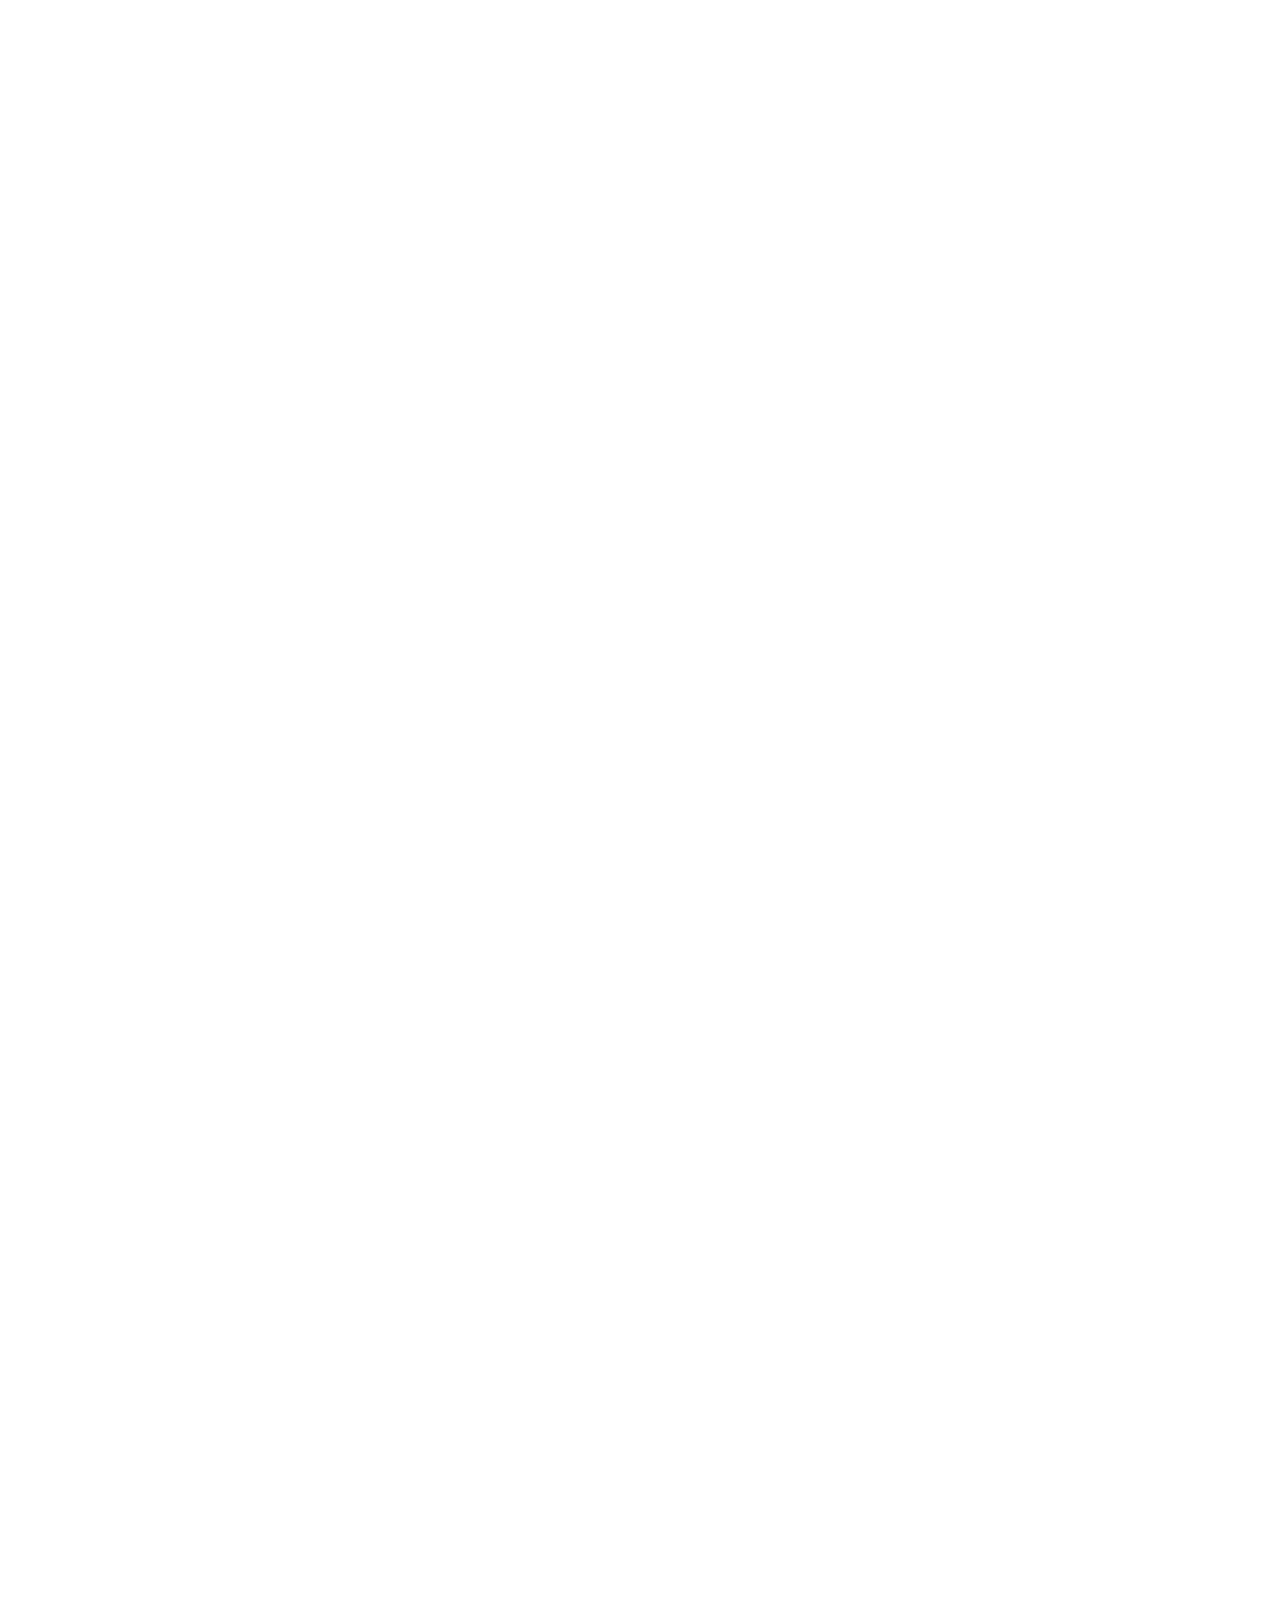
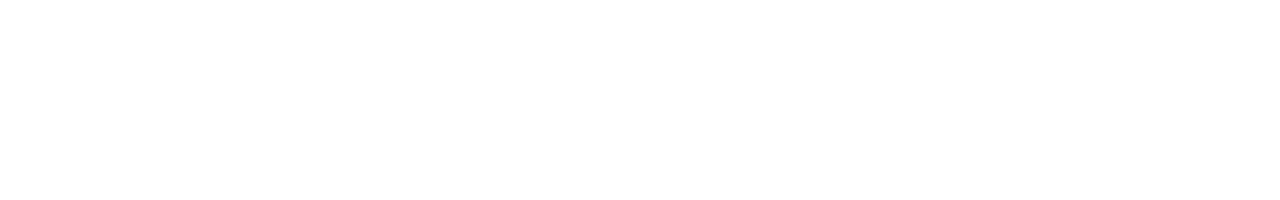
==== CSS/index.html @ ee49483f "update" ====
<!DOCTYPE html>
<html lang="en">
<head>
    <meta charset="UTF-8">
    <meta http-equiv="X-UA-Compatible" content="IE=edge">
    <meta name="viewport" content="width=device-width, initial-scale=1.0">
    <link rel="stylesheet" href="melodyecover.css">
    <link rel="preconnect" href="https://fonts.googleapis.com">
<link rel="preconnect" href="https://fonts.gstatic.com" crossorigin>
<link href="https://fonts.googleapis.com/css2?family=Labrada:wght@300&family=Viaoda+Libre&display=swap" rel="stylesheet">

<link href="https://fonts.googleapis.com/css2?family=Dancing+Script&display=swap" rel="stylesheet">
<link rel="stylesheet" href="https://fonts.googleapis.com/css?family=Comfortaa">
    <title>Melodye Cover</title>
</head>



<body>

  <section class="text-section">
    <section id="cover">
      <video autoplay loop muted>
        <source src="istockphoto-873942520-640_adpp_is.mp4" type="video/mp4">
      </video>
      <div class="grid-container">
        <h2>Melodye</h2>
        <h1>Watercolour</h1>
        <h3>Watercolour Database Website</h3>
        <section class="fade-in-section">
        <p>Welcome to our vibrant world of melodic watercolor. Here, we celebrate the beauty and fluidity of this timeless medium, where color and creativity come together to form captivating works of art.</p> 
        </section>
      </div>
      
    </section>
  </section>
    
    <!-- <ul>
        <li><a href="webtest.html">Holbein</a></li>
        <li><a href="#">Mijelo</a></li>
        <li><a href="#">Daniel Smith</a></li>
        <li><a href="#">Van Gogh</a></li>
        <li><a href="#">Leningrad</a></li>
        <li><a href="#">Lukas</a></li>
        <li><a href="#">Turner</a></li>
        <li><a href="#">Kusakabe Gansai</a></li>
        <li><a href="#">Schmincke Horadam</a></li>
        <li><a href="#">Supervision</a></li>
      </ul>
    -->

  <section id="holbein">
    <div class="corner-image">
      <img id="corner-image" src="rose1.png" alt="Corner Image">
    </div>
    <div class="left-corner-image">
      <img id="left-corner-image" src="rose2.png" alt="Left Corner Image">
    </div>
    <div class="lower-corner-image">
      <img id="lower-corner-image" src="rose3fixed.png" alt="Left Corner Image">
    </div>
    <h1><a href="index.html">Holbein</a></h1>
    <section class="fade-in-section-holbein">
    <p1>An exquisite watercolor brand from Japan. Holbein Watercolor is a name synonymous with quality, innovation, and excellence in the world of watercolor painting. Established in Japan in the 1900s, Holbein has become a go-to brand for professional and amateur artists.</p1>
    <div class="button-container">
      <a href="index.html" class="see-more-btn">See More</a>
    </div>
  </section>
  </section>
  


  </body>

  <script src="melodyecover.js"></script>
  </html>
---- CSS/melodyecover.css ----
html, body {
  margin: 0;
  padding: 0;
}

/* Set body font and background color */
body {
    font-family: 'Labrada', serif;
    background-image: url("CSS/pinkbg.jpeg");
    background-repeat: no-repeat;
    background-size: cover;
    margin: 0; /* Remove default margin */
    height: 100%;
    background-color: white;
    opacity: 0;
    animation: fadeIn 3s ease-in-out forwards;
  }
  

  video {
    position: absolute;
    top: 0;
    left: 0;
    width: 100%;
    height: 100%;
    object-fit: cover;
    z-index: 9997;
  }

/*fadein text*/



  /* Center the container */
  
  ul {
    margin: 0 auto;
    display: flex;
    flex-wrap: wrap;
    justify-content: space-between;
    list-style: none;
    margin: 0;
    padding: 0;
    margin-bottom: 0; /* Remove bottom margin */
  }
  
  ul li {
    flex-basis: calc(100% / 5 - 10px);
    margin-bottom: 20px;
    text-align: center;
    position: relative;
  }
  
  ul li a {
    display: block;
    font-size: 18px;
    line-height: 1.5;
    text-decoration: none;
    position: relative;
    z-index: 1;
  }
  
  ul li::before {
    content: '';
    position: absolute;
    z-index: -1;
    top: 0;
    left: 0;
    width: 100%;
    height: 100%;
    background-color: rgba(255, 255, 255, 0.8);
    border-radius: 50px;
    transform: scale(0.9);
    transition: all 0.3s ease-in-out;
  }
  
  ul li:hover::before {
    background-color: rgba(255, 157, 145, 0.753);
    transform: scale(1);
    box-shadow: 0 0 10px rgba(52, 123, 255, 0.5);
  }
  
  ul li:nth-child(2n)::before {
    transform: scale(0.85);
  }
  
  ul li:nth-child(2n):hover::before {
    transform: scale(0.95);
  }
  



/*paralllax effect*/
/* Set styles for the main title */
h1 {
  position: fixed;
  top: 20%;
  left: 50%;
  transform: translateX(-50%);
  font-size: 9rem;
  margin: 50px 0 0;
  text-align: center;
  color: #333;
  margin-bottom: 40px;
  font-family: "Dancing Script", cursive;
  z-index: 9999;
  opacity: 0;
  animation: fadeIn 3s ease-in-out forwards;
}

/* Set styles for the subtitle */
h2 {
  position: fixed;
  top: 17%;
  left: 50%;
  transform: translateX(-50%);
  font-family: "Dancing Script", cursive;
  font-size: 3rem;
  padding: 50px;
  text-align: center;
  color: #ad293c;
  z-index: 9999;
  opacity: 0;
  animation: fadeIn 3s ease-in-out forwards;
}






p{
  z-index: 9999;
  top:70%;
  left: 50%;
  transform: translate(-50%, -50%);
  padding: 20px;
  position: absolute;
  text-align: center;
  font-size: 20px;
  font-weight: bolder;
  opacity: 0;
  animation: fadeIn 4s ease-in-out forwards;
}

@keyframes fadeIn {
  0% {
    opacity: 0;
  }
  100% {
    opacity: 1;
  }
}



p1{
  z-index: 1;
  top:67%;
  left:50%;
  padding: 5px;
  position: absolute;
  text-align: center;
  font-size: 20px;
  font-weight: bolder;
  transform: translate(-50%, -50%);
  opacity: 0;
  animation: fadeIn 3s ease-in-out forwards;
}

h3 {
  z-index: 9997;
  top: 60%;
  left: 50%;
  padding: 30px;
  display: flex;
  position: absolute;
  text-align: center;
  font-size: 30px;
  font-weight: bolder;
  opacity: 0;
  animation: fadeIn 3.5s ease-in-out forwards;
  transform: translate(-50%, -50%);
}

@keyframes fadeIn {
  0% {
    opacity: 0;
  }
  100% {
    opacity: 1;
  }
}







#cover {
  height: 100vh;
  background-size: cover;
  background-position: center;
  background-attachment: fixed;
}

#holbein, #mijelo, #danielsmith, #vangogh, #leningrad, #lukas, #turner, #gansai, #horadam, #supervision {
  height: 100vh;
  background-attachment: fixed;
  background-position: center;
  background-repeat: no-repeat;
  background-size: cover;
}

#holbein {
  background: url(petal\ bg.jpeg) 50% no-repeat fixed;
  background-size: cover;
  height: 100vh;
  overflow: hidden;
    position: relative;
    z-index: 2;
}

#holbein h1 {
  font-family: 'Labrada', serif;
  position: absolute;
  top: 45%;
  left: 50%;
  transform: translateX(-50%);
  font-size: 40px;
  margin: 50px 0 0;
  text-align: center;
  color: #333;
  margin-bottom: 40px;
  opacity: 0;
  animation: fadeIn 3s ease-in-out forwards;
}

#holbein a {
  color: #000; /* default color */
  text-decoration: none; /* remove underline */
}

#holbein a:hover {
  color: rgb(194, 1, 56); /* new color on hover */
}



/*Holbein section*/
.button-container {
  z-index: 9997;
  top: 85%;
  left: 50%;
  padding: 30px;
  display: flex;
  position: absolute;
  text-align: center;
  font-size: 30px;
  font-weight: bolder;
  opacity: 0;
  animation: fadeIn 3.5s ease-in-out forwards;
  transform: translate(-50%, -50%);
}

.see-more-btn {
  background-color: rgba(255, 182, 193, 0.7);
  color: white;
  padding: 10px 40px;
  font-size: 20px;
  border: none;
  border-radius: 20px;
  cursor: pointer;
  transition: background-color 0.3s ease-in-out;
}

.see-more-btn:hover {
  background-color: #ffb4c6;
  color: white;
  font-size: 30px;
}




 /*decorative element*/
 .corner-image img,
.left-corner-image img,
.lower-corner-image img {
  width: 500px;
}
 .corner-image {
  position: fixed;
  top: 320px;
  right: -80px;
  animation: float 3s ease-in-out infinite;
  z-index: -3; 
}
.corner-image img {
box-shadow: none;
border: none;
}



@keyframes float {
  0% {
    transform: translate(0, 0);
  }
  50% {
    transform: translate(10px, 10px);
  }
  100% {
    transform: translate(0, 0);
  }
}

/*left corner decoration*/

  .left-corner-image {
    position: fixed;
    margin-left: 1px;
    top: -150px;
    left: -50px;
    z-index: -1;
    width: 10px;
    animation: float-left-corner 4s ease-in-out infinite;
  }

  .left-corner-image img {
    box-shadow: none;
    border: none;
     }

@keyframes float-left-corner {
  0% {
    transform: translate(0, 0);
  }
  50% {
    transform: translate(10px, 10px);
  }
  100% {
    transform: translate(0, 0);
  }
}

/*lower corner image adjust*/
.lower-corner-image {
  position: fixed;
  top: -1;
  left: 0;
  z-index: -1;
  width: 10px;
  animation: float-lower-corner 5s ease-in-out infinite;
}
.lower-corner-image img {
  box-shadow: none;
  border: none;
   }
  
@keyframes float-lower-corner {
  0% {
    transform: translate(0, 0);
  }
  50% {
    transform: translate(0px, 15px);
  }
  100% {
    transform: translate(0, 0);
  }
}
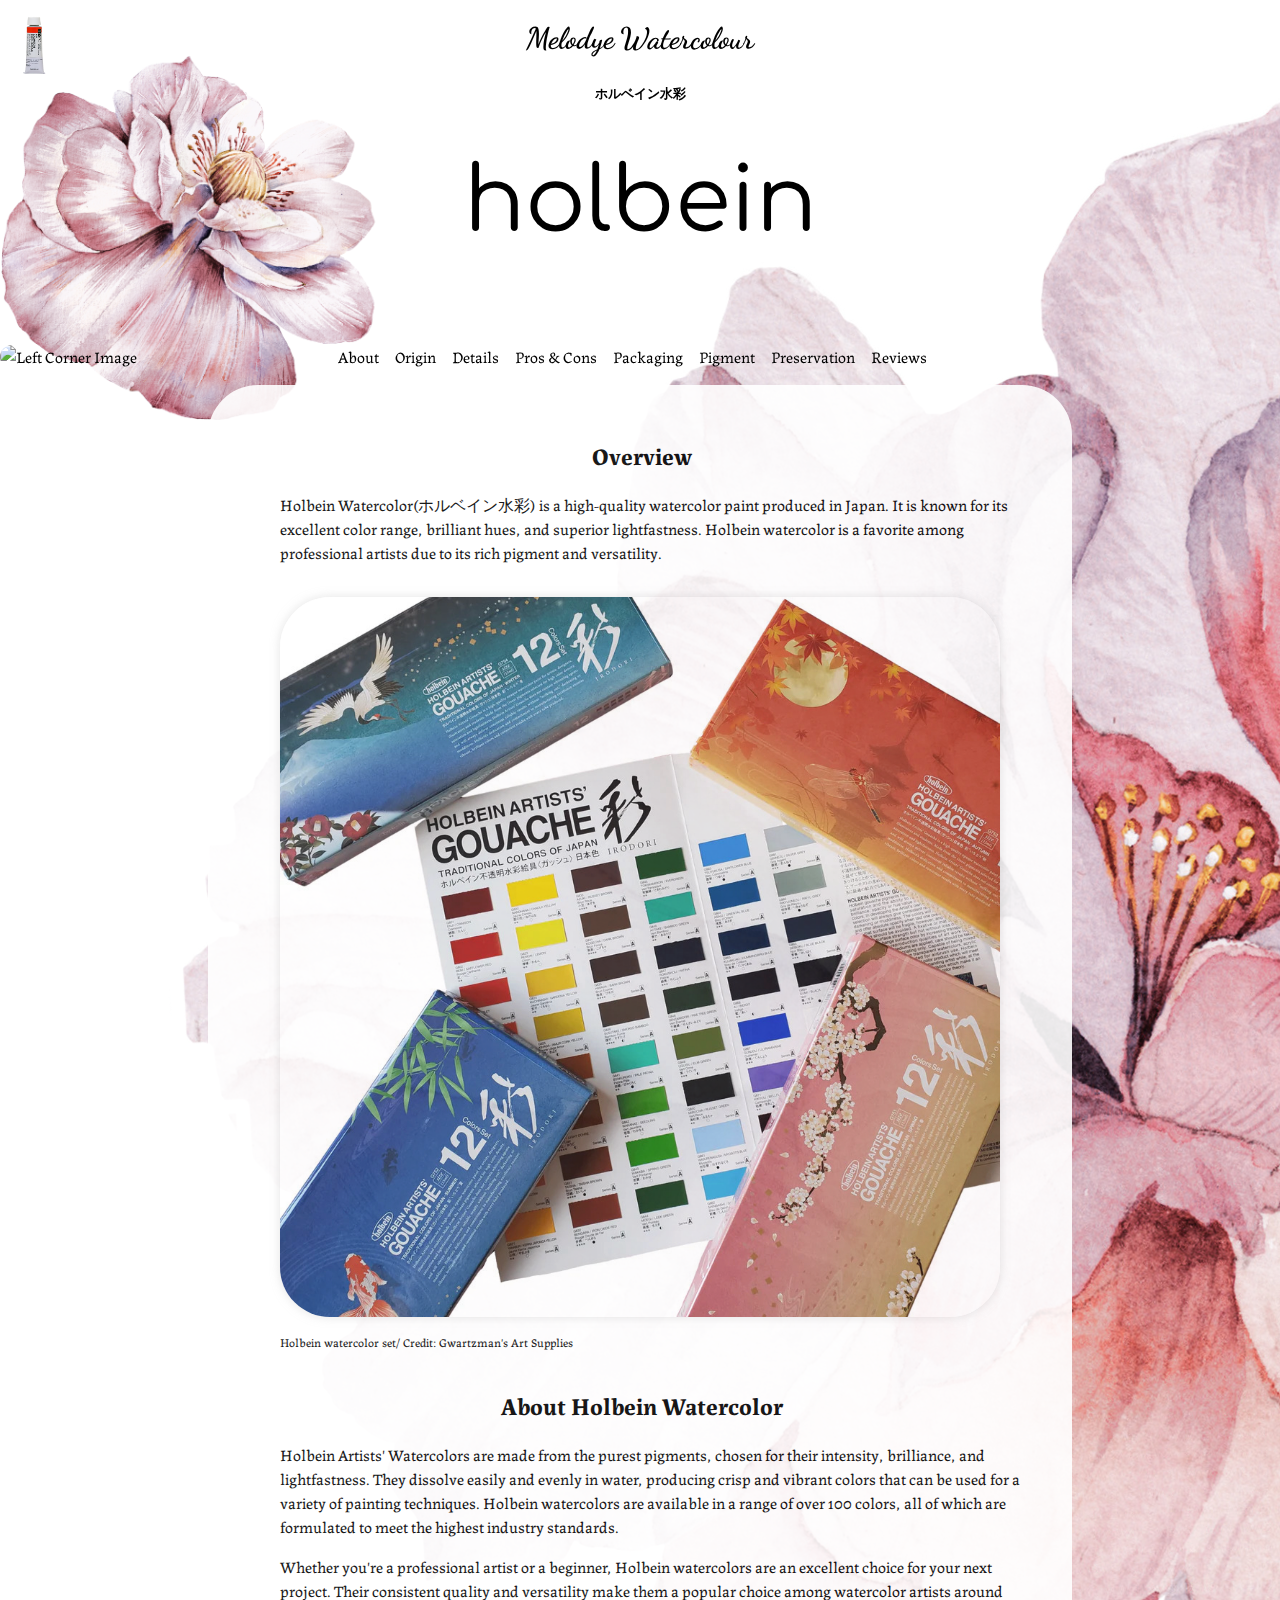
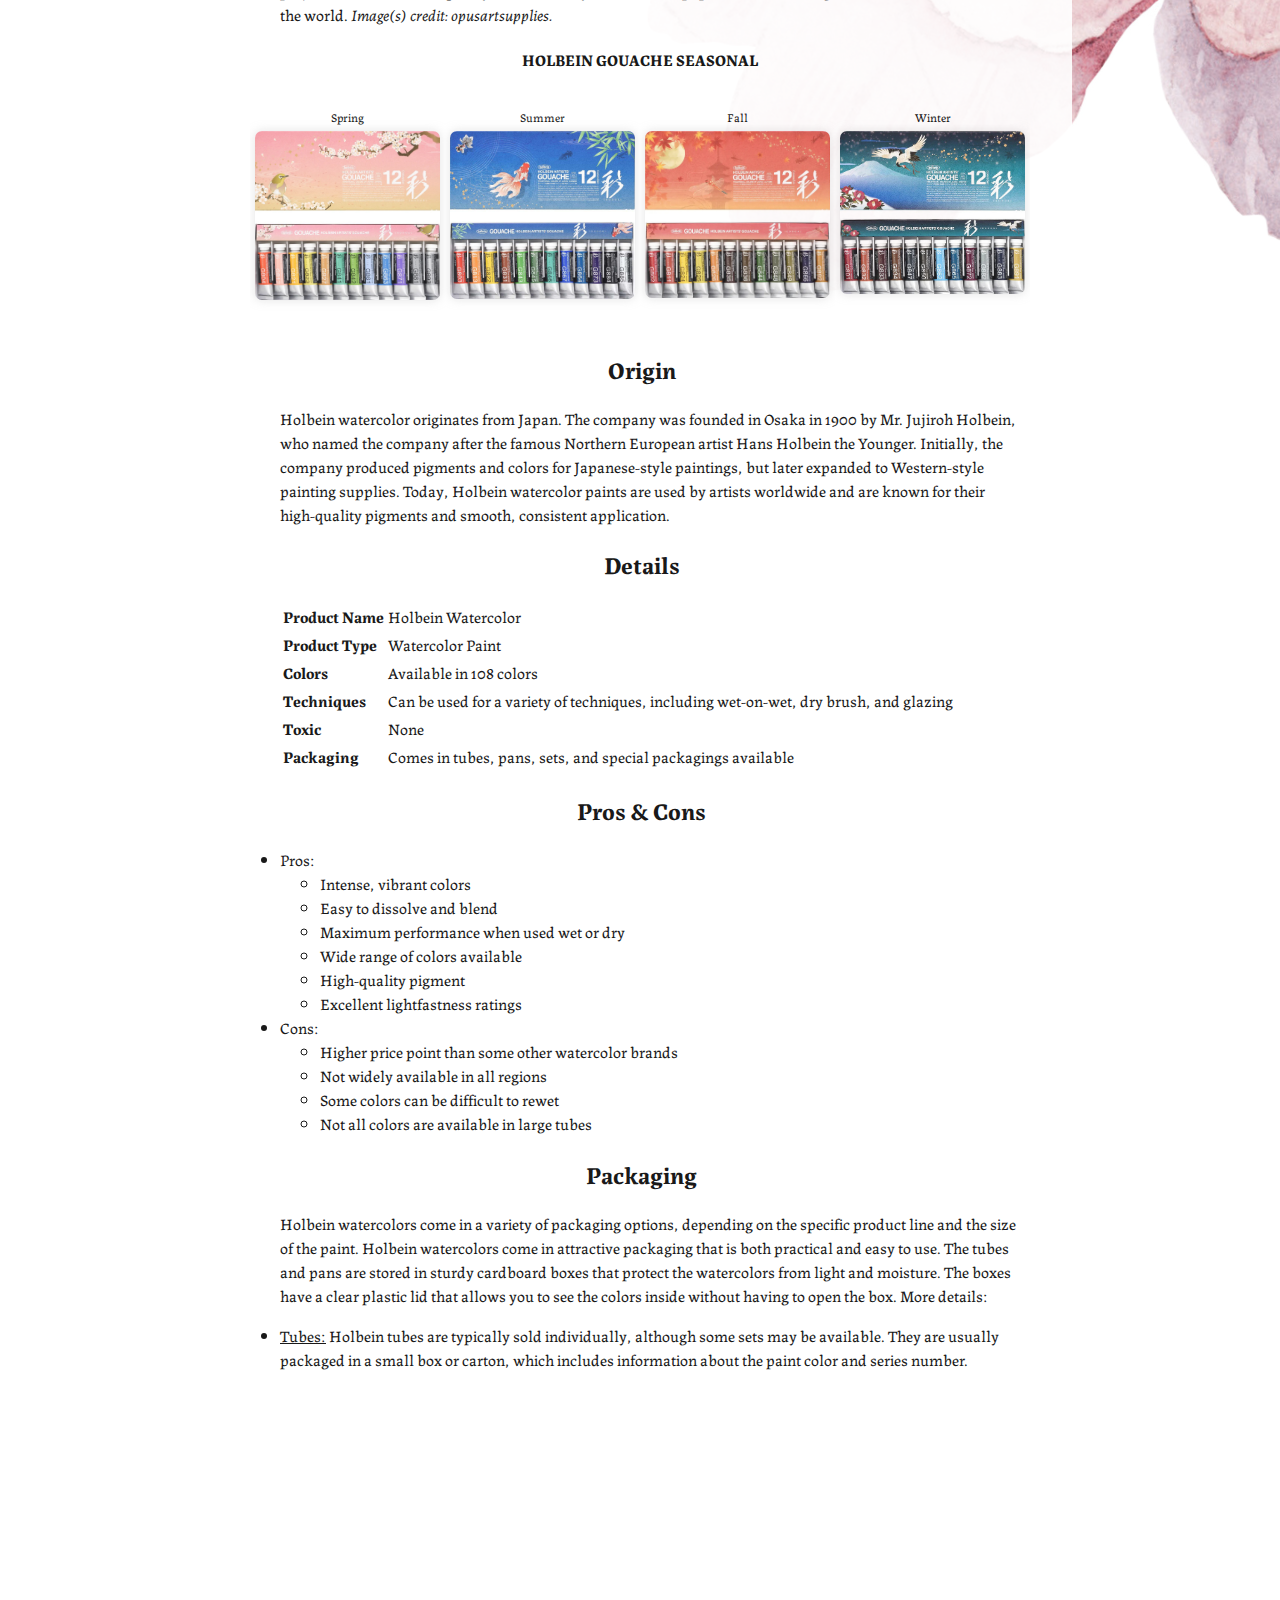
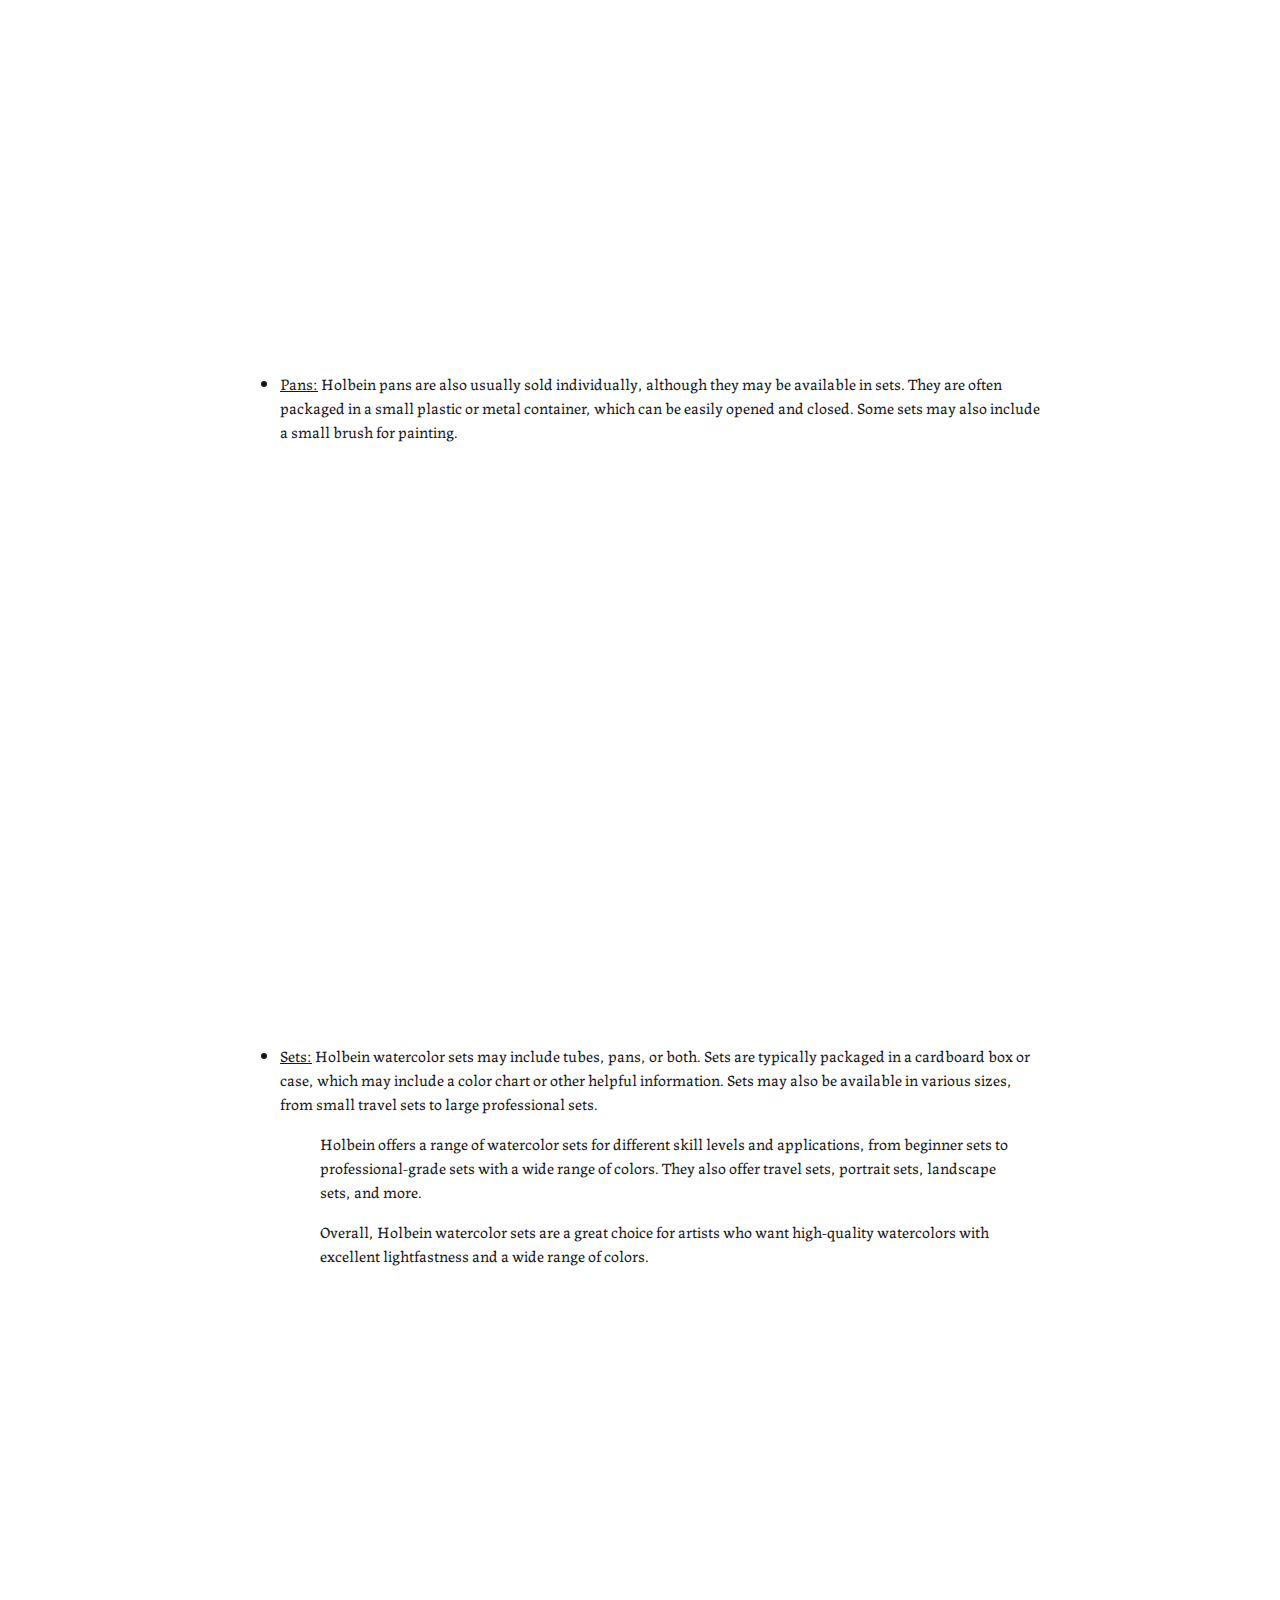
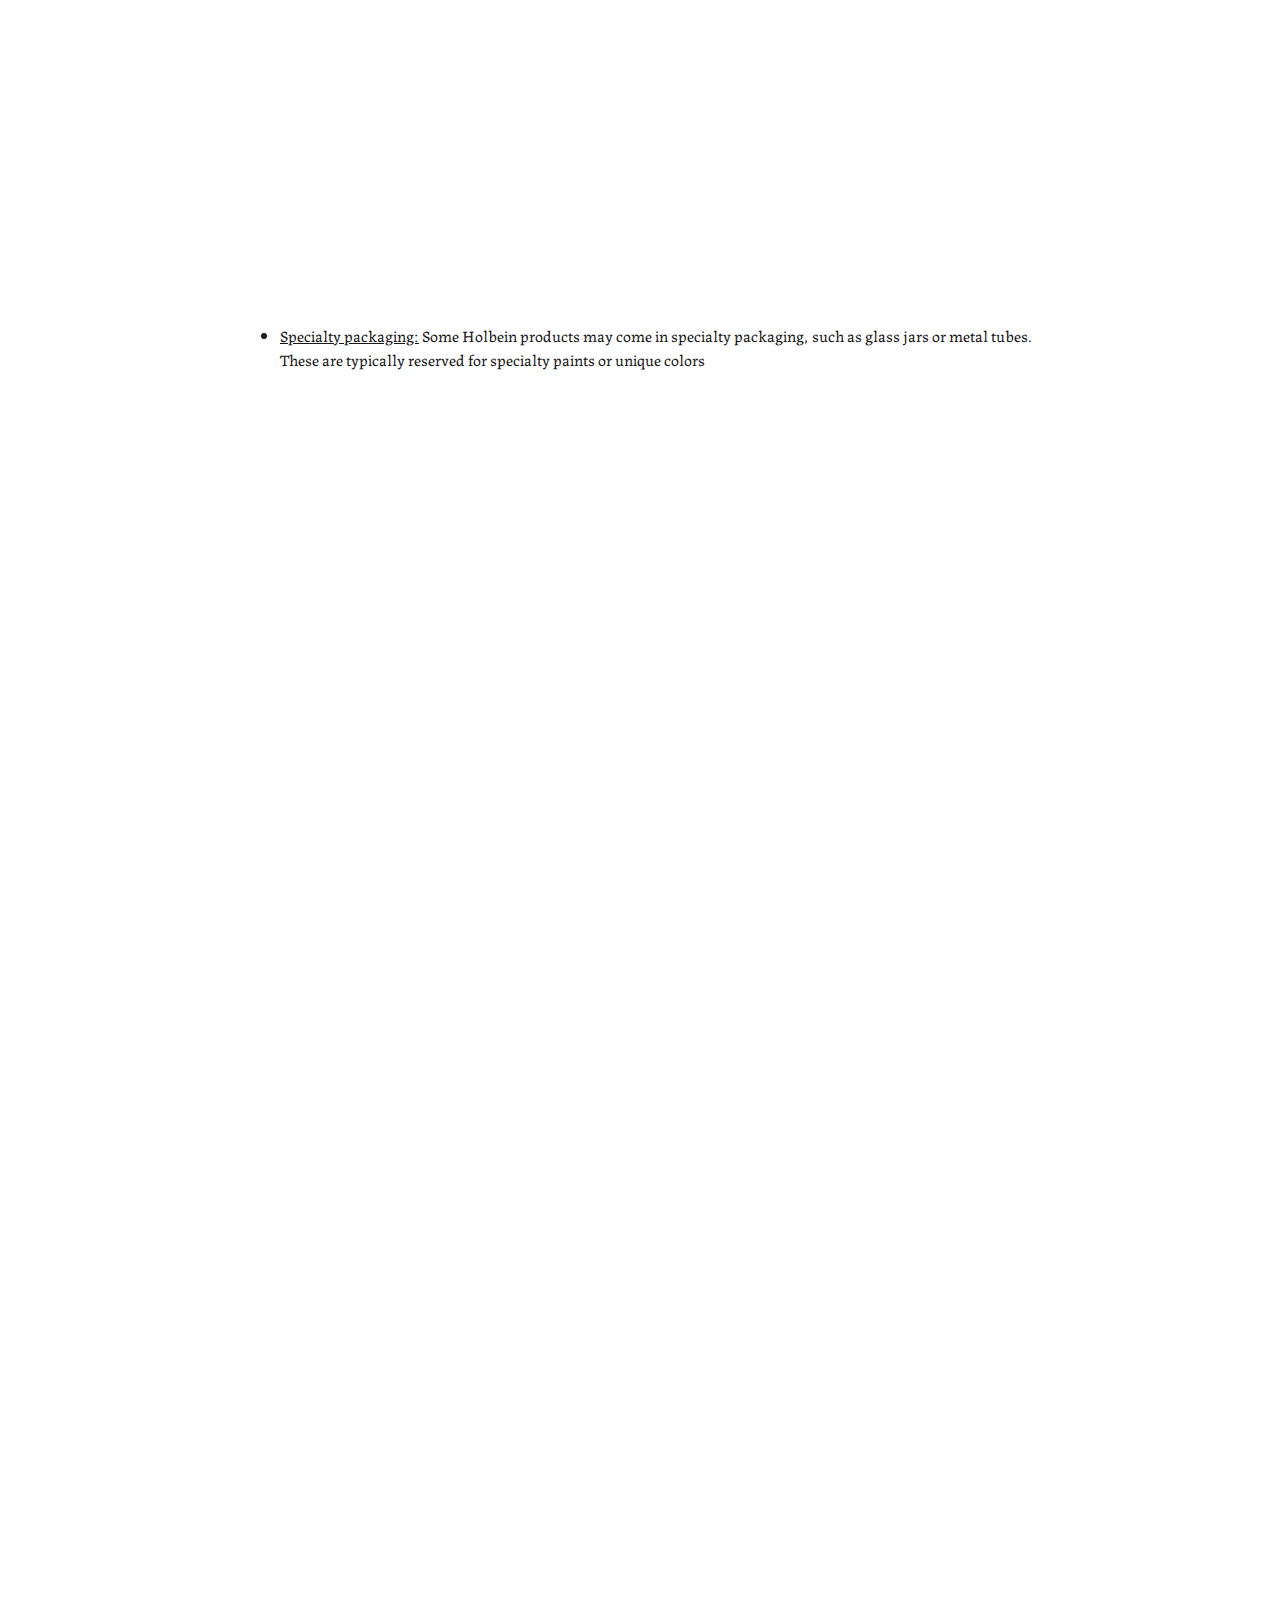
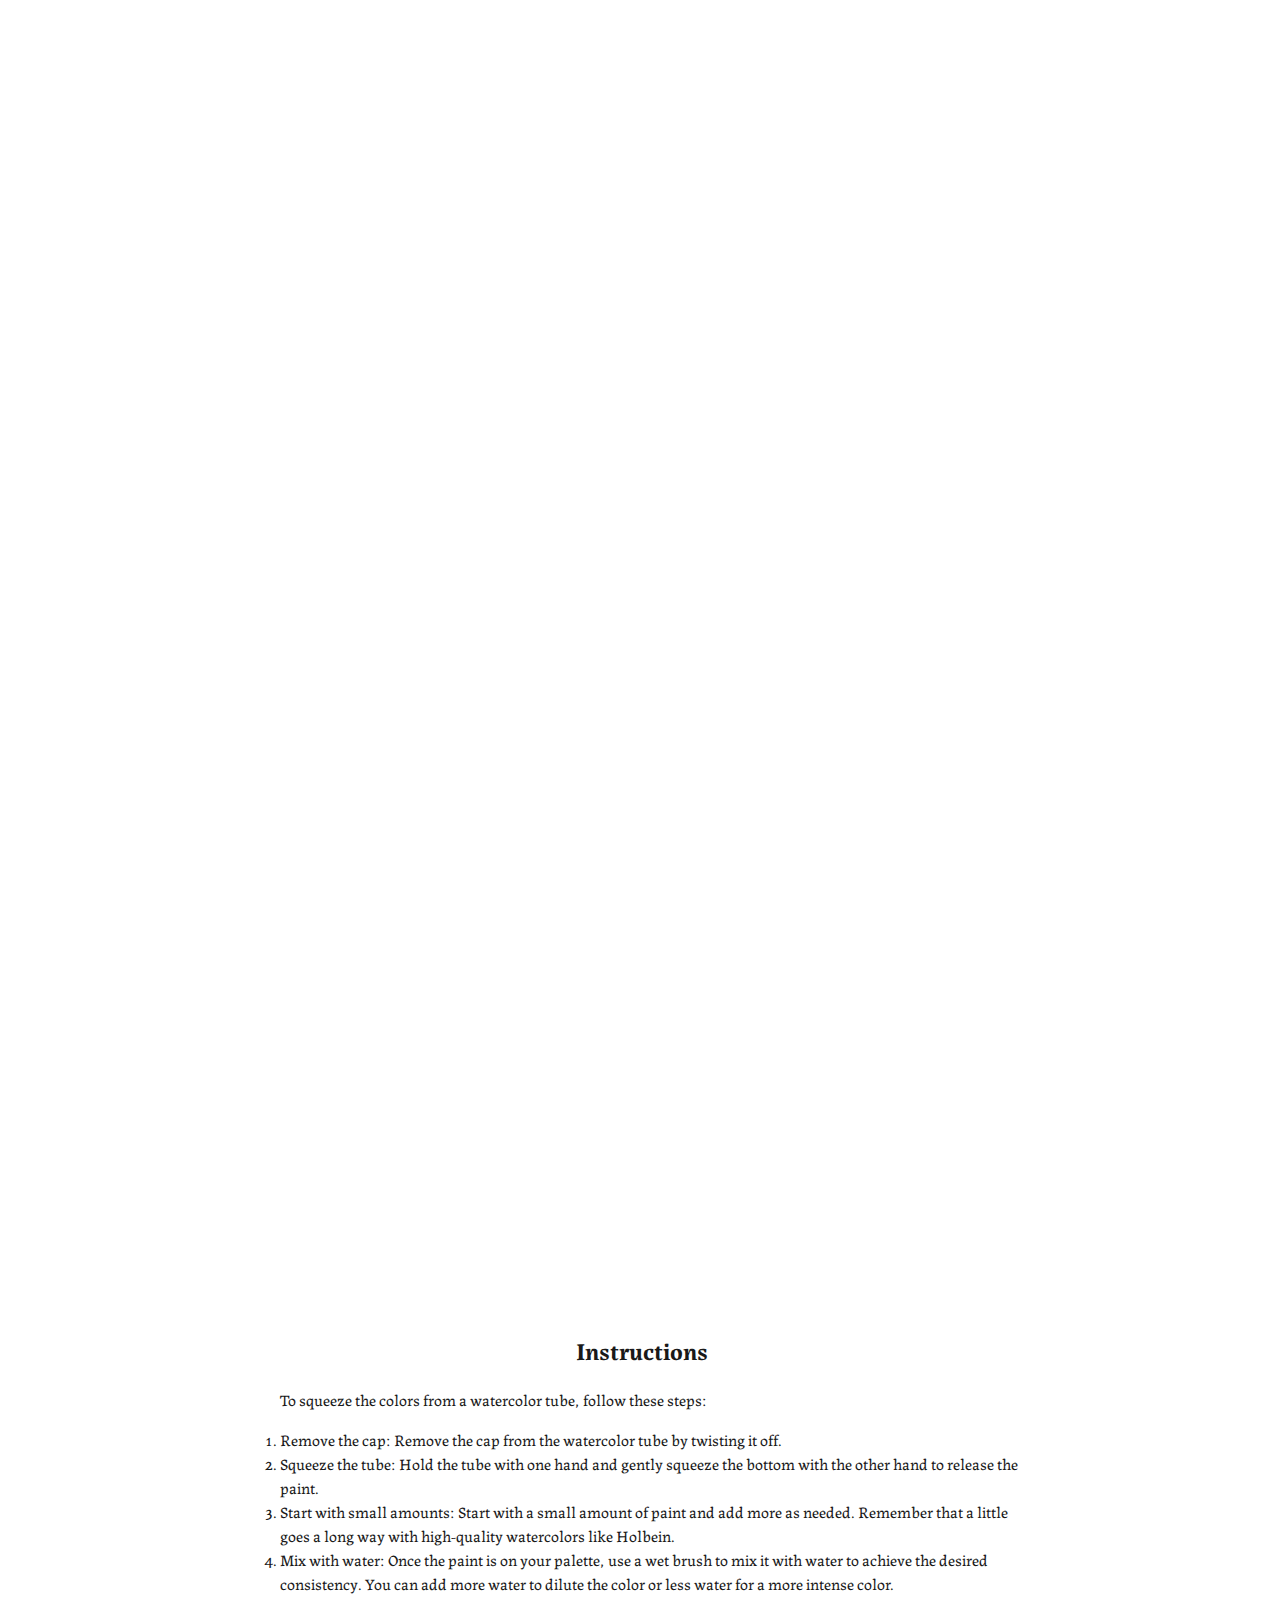
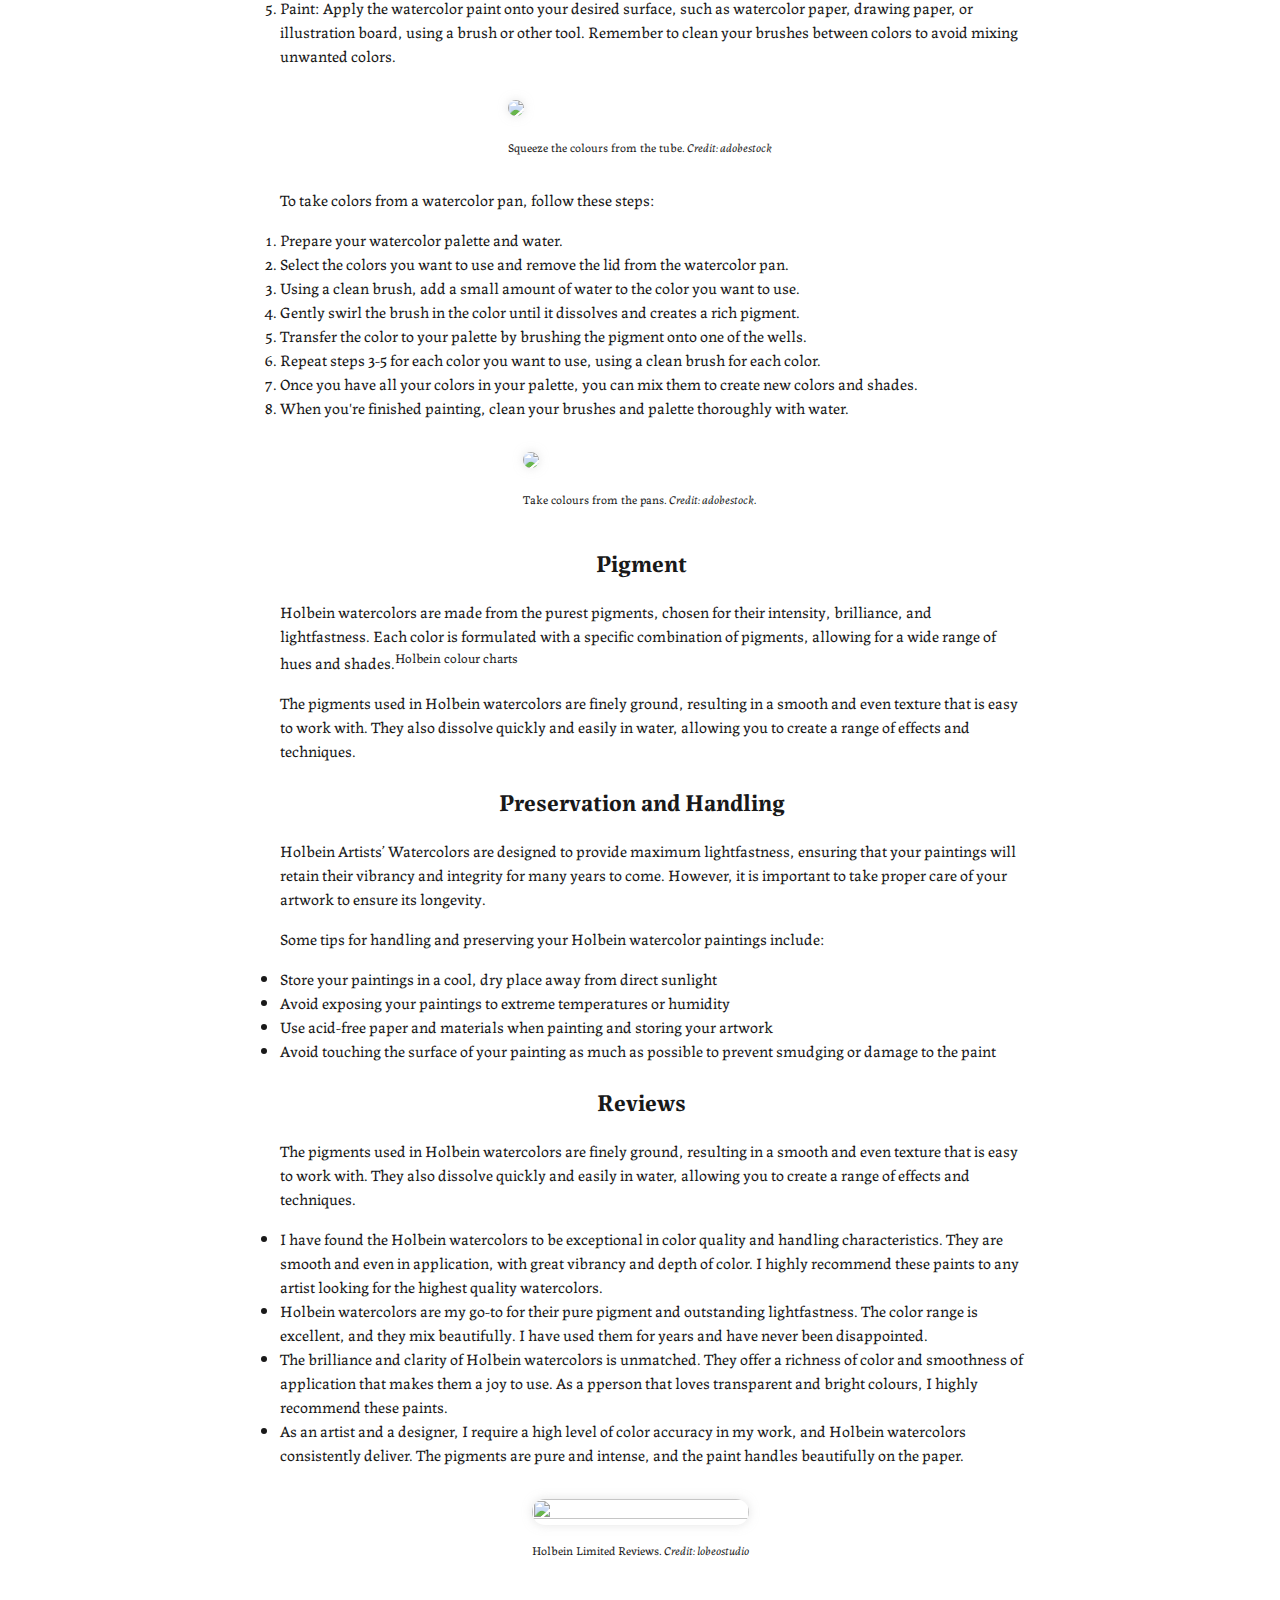
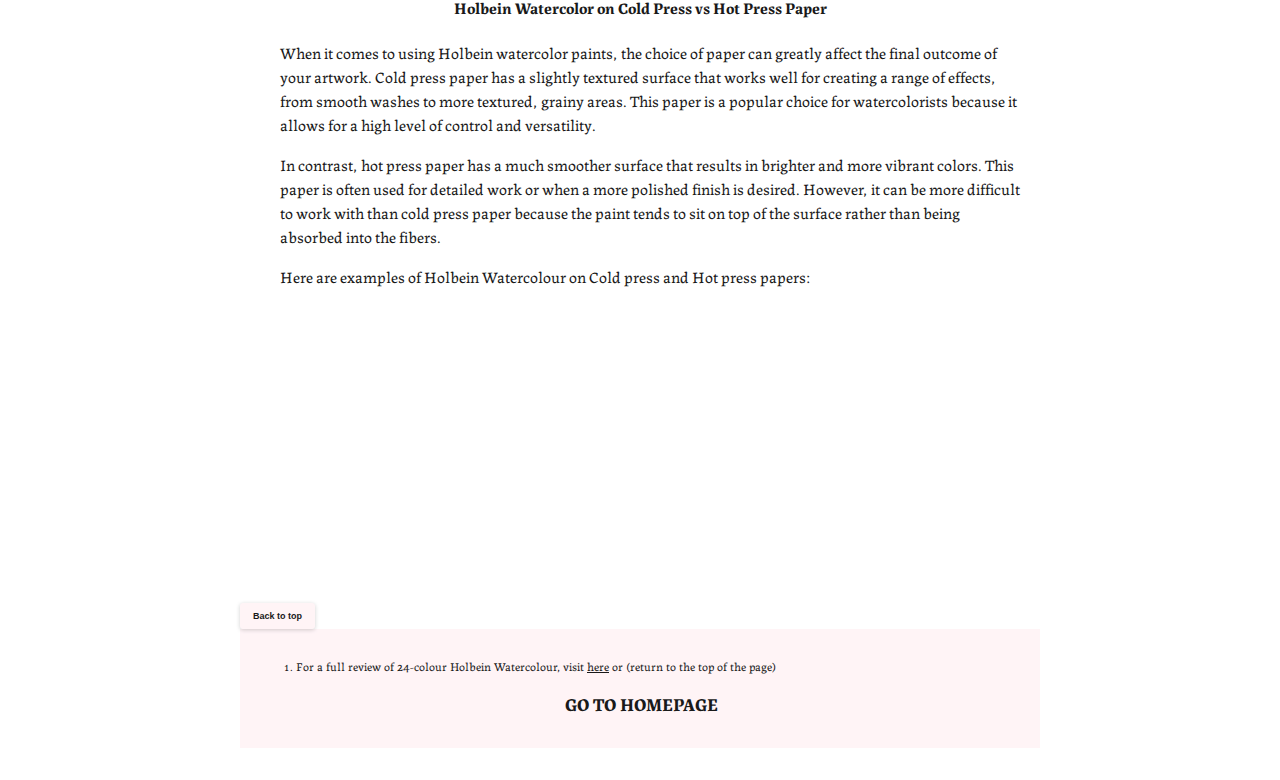
==== commit d629c975: "update" ====
--- a/CSS/index.html
+++ b/CSS/index.html
@@ -1,76 +1,428 @@
+
+
 <!DOCTYPE html>
-<html lang="en">
-<head>
+<html>
+  <head>
     <meta charset="UTF-8">
-    <meta http-equiv="X-UA-Compatible" content="IE=edge">
-    <meta name="viewport" content="width=device-width, initial-scale=1.0">
-    <link rel="stylesheet" href="melodyecover.css">
-    <link rel="preconnect" href="https://fonts.googleapis.com">
+    <title>Watercolour/Holbein</title>
+    <link rel="stylesheet" href="webtest.css">
+    <link rel="preconnect" href="https://fonts.gstatic.com">
+<link href="https://fonts.googleapis.com/css2?family=Dancing+Script&display=swap" rel="stylesheet">
+<link rel="stylesheet" href="https://fonts.googleapis.com/css?family=Comfortaa">
+
+<link rel="preconnect" href="https://fonts.googleapis.com">
 <link rel="preconnect" href="https://fonts.gstatic.com" crossorigin>
 <link href="https://fonts.googleapis.com/css2?family=Labrada:wght@300&family=Viaoda+Libre&display=swap" rel="stylesheet">
 
-<link href="https://fonts.googleapis.com/css2?family=Dancing+Script&display=swap" rel="stylesheet">
-<link rel="stylesheet" href="https://fonts.googleapis.com/css?family=Comfortaa">
-    <title>Melodye Cover</title>
-</head>
-
-
-
-<body>
-
-  <section class="text-section">
-    <section id="cover">
-      <video autoplay loop muted>
-        <source src="istockphoto-873942520-640_adpp_is.mp4" type="video/mp4">
-      </video>
-      <div class="grid-container">
-        <h2>Melodye</h2>
-        <h1>Watercolour</h1>
-        <h3>Watercolour Database Website</h3>
-        <section class="fade-in-section">
-        <p>Welcome to our vibrant world of melodic watercolor. Here, we celebrate the beauty and fluidity of this timeless medium, where color and creativity come together to form captivating works of art.</p> 
+
+  </head>
+ 
+  <body>
+    <div class="cursor-follower"></div>
+ 
+
+
+    <header>
+     <!--<a href="https://fonts.google.com/specimen/Comfortaa" class="btn-return-home">Click here to return to home page</a>-->
+
+      <div class="melodyheader">
+        <div class="melodyeslide">
+          <span class="melodye"><a href="#topBtn">Melodye</a></span> <span class="melodye"><a href="index.html">Watercolour</a></span>
+        </div>
+      </div>
+        <h5>ホルベイン水彩</h5>
+     
+    
+      <div class="interactive-text">
+        <div class="text-container">
+          <span id="h" class="letter">h</span>
+          <span id="o" class="letter">o</span>
+          <span id="l" class="letter">l</span>
+          <span id="b" class="letter">b</span>
+          <span id="e" class="letter">e</span>
+          <span id="i" class="letter">i</span>
+          <span id="n" class="letter">n</span>
+        </div>
+        <div id="info"></div>
+      </div>
+      <div class="corner-image">
+        <img id="corner-image" src="rose1.png" alt="Corner Image">
+      </div>
+      <div class="left-corner-image">
+        <img id="left-corner-image" src="rose2.png" alt="Left Corner Image">
+      </div>
+      <div class="lower-corner-image">
+        <img id="lower-corner-image" src="rose3fixed.png" alt="Left Corner Image">
+      </div>
+      <nav>
+        <ul>
+          <li><a href="#about">About</a></li>
+          <li><a href="#origin">Origin</a></li>
+          <li><a href="#details">Details</a></li>
+          <li><a href="#pros-cons">Pros & Cons</a></li>
+          <li><a href="#packaging">Packaging</a></li>
+          <li><a href="#pigment">Pigment</a></li>
+          <li><a href="#preservation">Preservation</a></li>
+          <li><a href="#reviews">Reviews</a></li>
+        </ul>
+      </nav>
+
+<!--<div class="petal-container">
+        <div class="petal petal-1"></div>
+        <div class="petal petal-2"></div>
+        <div class="petal petal-3"></div>
+        <div class="petal petal-4"></div>
+        <div class="petal petal-5"></div>
+        <div class="petal petal-6"></div>
+      </div>
+    -->
+
+
+    </header>
+    
+    <main>
+      
+      <section id="overview">
+        <h2>Overview</h2>
+        <p>Holbein Watercolor(ホルベイン水彩) is a high-quality watercolor paint produced in Japan. It is known for its excellent color range, brilliant hues, and superior lightfastness. Holbein watercolor is a favorite among professional artists due to its rich pigment and versatility.</p>
+        <div class="image-container">
+        <div class="image-zoom">
+            <figure>
+                <img src="holbeincover.jpg" alt="Holbein Watercolour">
+                <figcaption>Holbein watercolor set/ Credit: Gwartzman's Art Supplies</figcaption>
+              </figure>
+          </div>
+        </div>
+      </section>  
+
+      <section id="about">
+        <h2>About Holbein Watercolor</h2>
+        <p>Holbein Artists' Watercolors are made from the purest pigments, chosen for their intensity, brilliance, and lightfastness. They dissolve easily and evenly in water, producing crisp and vibrant colors that can be used for a variety of painting techniques. Holbein watercolors are available in a range of over 100 colors, all of which are formulated to meet the highest industry standards.</p>
+        <p>Whether you're a professional artist or a beginner, Holbein watercolors are an excellent choice for your next project. Their consistent quality and versatility make them a popular choice among watercolor artists around the world.<em> Image(s) credit: opusartsupplies.</em></p>
+        
+        <h4>HOLBEIN GOUACHE SEASONAL</h4>
+	<div class="grid-container">
+        <div class="image-container">
+            <div class="image-zoom">
+		<div class="grid-item">
+            <fig>
+                <figcaption>Spring</figcaption>
+			<img src="spring.jpg" id="image1" alt="spring">
+
+            </fig>
+		</div>
+        </div>
+        </div>
+
+        <div class="image-container">
+            <div class="image-zoom">
+		<div class="grid-item">
+            <fig>
+                <figcaption>Summer</figcaption>
+			<img src="summer.jpg" id="image2" alt="Summer">
+            </fig>
+		</div>
+            </div>
+        </div>
+
+        <div class="image-container">
+            <div class="image-zoom">
+		<div class="grid-item">
+            <fig>
+                <figcaption>Fall</figcaption>
+			<img src="fall.jpg" id="image3" alt="Fall">
+            </fig>
+		</div>
+            </div>
+        </div>
+
+        <div class="image-container">
+            <div class="image-zoom">
+		<div class="grid-item">
+            <fig>
+                <figcaption>Winter</figcaption>
+			<img src="winter.jpg" id="image4" alt="Winter">
+            </fig>
+		</div>
+            </div>
+        </div>
+	
+	</div>
+      </section>
+
+    
+      <section id="origin">
+        <h2>Origin</h2>
+        <p>Holbein watercolor originates from Japan. The company was founded in Osaka in 1900 by Mr. Jujiroh Holbein, who named the company after the famous Northern European artist Hans Holbein the Younger. Initially, the company produced pigments and colors for Japanese-style paintings, but later expanded to Western-style painting supplies. Today, Holbein watercolor paints are used by artists worldwide and are known for their high-quality pigments and smooth, consistent application.</p>
+      </section>
+
+      
+      <section id="details">
+        <h2>Details</h2>
+        <table>
+          <tr>
+            <th>Product Name</th>
+            <td>Holbein Watercolor</td>
+          </tr>
+          <tr>
+            <th>Product Type</th>
+            <td>Watercolor Paint</td>
+          </tr>
+          <tr>
+            <th>Colors</th>
+            <td>Available in 108 colors</td>
+          </tr>
+          <tr>
+            <th>Techniques</th>
+            <td>Can be used for a variety of techniques, including wet-on-wet, dry brush, and glazing</td>
+          </tr>
+          <tr>
+            <th>Toxic</th>
+            <td>None</td>
+          </tr>
+          <tr>
+            <th>Packaging</th>
+            <td>Comes in tubes, pans, sets, and special packagings available</td>
+          </tr>
+        </table>
         </section>
-      </div>
+
+       
+
+      <section id="pros-cons">
+        <h2>Pros & Cons</h2>
+        <ul>
+          <li>Pros:</li>
+          <ul>
+            <li>Intense, vibrant colors</li>
+            <li>Easy to dissolve and blend</li>
+            <li>Maximum performance when used wet or dry</li>
+            <li>Wide range of colors available</li>
+            <li>High-quality pigment</li>
+            <li>Excellent lightfastness ratings</li>
+          </ul>
+          <li>Cons:</li>
+          <ul>
+            <li>Higher price point than some other watercolor brands</li>
+            <li>Not widely available in all regions</li>
+            <li>Some colors can be difficult to rewet</li>
+            <li>Not all colors are available in large tubes</li>
+          </ul>
+        </ul>
+      </section>
+
+
+
+      <section id="packaging">
+        <h2>Packaging</h2>
+        <p>Holbein watercolors come in a variety of packaging options, depending on the specific product line and the size of the paint. Holbein watercolors come in attractive packaging that is both practical and easy to use. The tubes and pans are stored in sturdy cardboard boxes that protect the watercolors from light and moisture. The boxes have a clear plastic lid that allows you to see the colors inside without having to open the box. More details:</p>
+        <ul>
+            <li><p1>Tubes:</p1> Holbein tubes are typically sold individually, although some sets may be available. They are usually packaged in a small box or carton, which includes information about the paint color and series number.</li>
+            <section class="image-section">
+              <div class="tube12">
+                <div class="image-fade">
+                  <figure>
+                    <img src="holbein12.jpg">
+                    <figcaption>Holbein Watercolor package of 12 tubes.<em>Credit: articulations.ca</em></figcaption>
+                  </figure>
+                </div>
+              </div>
+            </section>
+            
+            <li><p1>Pans:</p1> Holbein pans are also usually sold individually, although they may be available in sets. They are often packaged in a small plastic or metal container, which can be easily opened and closed. Some sets may also include a small brush for painting.</li>
+
+            <section class="image-pan-section">
+              <div class="shingansaipan">
+                <div class="image-pan-slide">
+                    <figure>
+                        <img src="holbeinpan.jpg">
+                        <figcaption>Holbein Watercolor Shin Gansai pan.<em>Credit: hanaartshop.com.</em></figcaption>
+                      </figure>
+                  </div>
+                </div>
+              </section>
+            <li><p1>Sets:</p1> Holbein watercolor sets may include tubes, pans, or both. Sets are typically packaged in a cardboard box or case, which may include a color chart or other helpful information. Sets may also be available in various sizes, from small travel sets to large professional sets.
+              <p>Holbein offers a range of watercolor sets for different skill levels and applications, from beginner sets to professional-grade sets with a wide range of colors. They also offer travel sets, portrait sets, landscape sets, and more.</p>
+              <p>Overall, Holbein watercolor sets are a great choice for artists who want high-quality watercolors with excellent lightfastness and a wide range of colors.</p></li>
+
+              <section class="image-set-section">
+                <div class="holbeinsets">
+                  <div class="image-set-fade">
+                    <figure>
+                    <img src="holbeinset.jpg">
+                    <figcaption>Holbein Extra Fine Artists' Watercolor Sets.<em> Credit: gardenista.com.</em></figcaption>
+                  </figure>
+                  </div>
+                </div>
+              </section>
+              
+            <li><p1>Specialty packaging:</p1> Some Holbein products may come in specialty packaging, such as glass jars or metal tubes. These are typically reserved for specialty paints or unique colors</li>
+
+            <section class="image-special-section1">
+              <div class="holbeinspecial1">
+                <div class="image-special-slide1">
+                    <figure>
+                        <img src="https://www.dhresource.com/0x0/f2/albu/g8/M00/5F/19/rBVaV16iid-AWyxTAAMaNjyqfNE351.jpg">
+                        <figcaption>Japan Holbein Seven Gods Nana Watercolor Paint.<em> Credit: lottemarket.vn.</em></figcaption>
+                      </figure>
+                  </div>
+                </div>
+              </section>
+              <section class="image-special-section2">
+                <div class="holbeinspecial2">
+                  <div class="image-special-slide2">
+                      <figure>
+                        <img src="https://i.pinimg.com/originals/86/8b/9c/868b9c5b25d5fe7a8400dda7eca872b2.jpg">
+                        <figcaption>Holbein x Yu Fushi Limited Edition Transparent Watercolor.<em> Credit: amazonjapan.com.</em></figcaption>
+                        </figure>
+                    </div>
+                  </div>
+                </section>
+
+                <section class="image-special-section3">
+                  <div class="holbeinspecial3">
+                    <div class="image-special-slide3">
+                        <figure>
+                          <img src="https://cf.shopee.vn/file/6dee9ad164760e0ebd46937fcd237732">
+                          <figcaption>Holbein Shigure Limited 5ml and Artbook.<em> Credit: hoanguyetcac.vn.</em></figcaption>
+                        </figure>
+                      </div>
+                    </div>
+                  </section>
+          </ul>
+
+      </section>
+
+
+
+      <section id="instructions">
+        <h2>Instructions</h2>
+        <p>To squeeze the colors from a watercolor tube, follow these steps:</p>
+        <ol>
+          <li>Remove the cap: Remove the cap from the watercolor tube by twisting it off.
+          </li>
+          <li>Squeeze the tube: Hold the tube with one hand and gently squeeze the bottom with the other hand to release the paint.</li>
+          <li>Start with small amounts: Start with a small amount of paint and add more as needed. Remember that a little goes a long way with high-quality watercolors like Holbein.</li>
+          <li>Mix with water: Once the paint is on your palette, use a wet brush to mix it with water to achieve the desired consistency. You can add more water to dilute the color or less water for a more intense color.</li>
+          <li>Paint: Apply the watercolor paint onto your desired surface, such as watercolor paper, drawing paper, or illustration board, using a brush or other tool. Remember to clean your brushes between colors to avoid mixing unwanted colors.</li>
+        </ol>
+               <div class="squeeze">
+                <figure>
+                  <img src="tubesqueeze.jpeg">
+                  <figcaption>Squeeze the colours from the tube.<em> Credit: adobestock</em></figcaption>
+                  </figure>
+                </div>
+                <p>To take colors from a watercolor pan, follow these steps:</p>
+                <ol>
+                  <li>Prepare your watercolor palette and water.</li>
+                  <li>Select the colors you want to use and remove the lid from the watercolor pan.</li>
+                  <li>Using a clean brush, add a small amount of water to the color you want to use.</li>
+                  <li>Gently swirl the brush in the color until it dissolves and creates a rich pigment.</li>
+                  <li>Transfer the color to your palette by brushing the pigment onto one of the wells.</li>
+                  <li>Repeat steps 3-5 for each color you want to use, using a clean brush for each color.</li>
+                  <li>Once you have all your colors in your palette, you can mix them to create new colors and shades.</li>
+                  <li>When you're finished painting, clean your brushes and palette thoroughly with water.</li>
+                </ol>
+                <div class="takepan">
+                  <figure>
+                    <img src="https://www.artnews.com/wp-content/uploads/2021/03/AdobeStock_416175834.jpeg?w=1800">
+                    <figcaption>Take colours from the pans.<em> Credit: adobestock.</em> </figcaption>
+                    </figure>
+                  </div>
+      </section>
       
-    </section>
-  </section>
+
+
+      <section id="pigment">
+        <h2>Pigment</h2>
+        <p>Holbein watercolors are made from the purest pigments, chosen for their intensity, brilliance, and lightfastness. Each color is formulated with a specific combination of pigments, allowing for a wide range of hues and shades.<sup><a href="https://holbeinartistmaterials.com/color-charts/" target="_blank">Holbein colour charts</a></sup> </p>
+        <p>The pigments used in Holbein watercolors are finely ground, resulting in a smooth and even texture that is easy to work with. They also dissolve quickly and easily in water, allowing you to create a range of effects and techniques.</p>
+      </section>
+
+
+
+      <section id="preservation">
+        <h2>Preservation and Handling</h2>
+        <p>Holbein Artists’ Watercolors are designed to provide maximum lightfastness, ensuring that your paintings will retain their vibrancy and integrity for many years to come. However, it is important to take proper care of your artwork to ensure its longevity.</p>
+        <p>Some tips for handling and preserving your Holbein watercolor paintings include:</p>
+        <ul>
+          <li>Store your paintings in a cool, dry place away from direct sunlight</li>
+          <li>Avoid exposing your paintings to extreme temperatures or humidity</li>
+          <li>Use acid-free paper and materials when painting and storing your artwork</li>
+          <li>Avoid touching the surface of your painting as much as possible to prevent smudging or damage to the paint</li>
+        </ul>
+      </section>
+
+
+
+      <section id="reviews">
+        <h2>Reviews</h2>
+        <p>The pigments used in Holbein watercolors are finely ground, resulting in a smooth and even texture that is easy to work with. They also dissolve quickly and easily in water, allowing you to create a range of effects and techniques.</p>
+        <ul>
+          <li>I have found the Holbein watercolors to be exceptional in color quality and handling characteristics. They are smooth and even in application, with great vibrancy and depth of color. I highly recommend these paints to any artist looking for the highest quality watercolors. </li>
+          <li>Holbein watercolors are my go-to for their pure pigment and outstanding lightfastness. The color range is excellent, and they mix beautifully. I have used them for years and have never been disappointed. </li>
+          <li>The brilliance and clarity of Holbein watercolors is unmatched. They offer a richness of color and smoothness of application that makes them a joy to use. As a pperson that loves transparent and bright colours, I highly recommend these paints.</li>
+          <li>As an artist and a designer, I require a high level of color accuracy in my work, and Holbein watercolors consistently deliver. The pigments are pure and intense, and the paint handles beautifully on the paper. </li>
+        </ul>
+        
+        <div class="image-review-container">
+          <div class="image-review-zoom">
+            <figure>
+              <img src="https://i.ytimg.com/vi/kSJReGQd4oc/maxresdefault.jpg" id="zoom-image">
+              <figcaption>Holbein Limited Reviews.<em> Credit: lobeostudio</em> </figcaption>
+            </figure>
+          </div>
+        </div>        
+      </section>
+
+
+
+      <h4>Holbein Watercolor on Cold Press vs Hot Press Paper</h4>
+    <p>When it comes to using Holbein watercolor paints, the choice of paper can greatly affect the final outcome of your artwork. Cold press paper has a slightly textured surface that works well for creating a range of effects, from smooth washes to more textured, grainy areas. This paper is a popular choice for watercolorists because it allows for a high level of control and versatility.</p>
+    <p>In contrast, hot press paper has a much smoother surface that results in brighter and more vibrant colors. This paper is often used for detailed work or when a more polished finish is desired. However, it can be more difficult to work with than cold press paper because the paint tends to sit on top of the surface rather than being absorbed into the fibers.</p>
+    <p>Here are examples of Holbein Watercolour on Cold press and Hot press papers:</p>
+
+   
+      <div class="reviewpaper">
+        <div class="reviewpaper-zoom">
+          <div class="reviewgrid-item">
+          <fig>
+              <img src="http://static1.squarespace.com/static/5942c23d8419c2dea969941a/5942cfde414fb5b5f372a426/5ddcb71ef95aa8746455e6f5/1574837376208/Hot+Press+and+Rough+17.jpg?format=1500w" id="coldpress" alt="Cold Press">
+              <figcaption>Illustration, Holbein on cold-pressed paper.<em> Credit: susanchiang.com.</em> </figcaption>
+          </fig>
+          </div>
+        </div>
+      </div>
+
+      <div class="reviewpaper">
+        <div class="reviewpaper-zoom">
+          <div class="reviewgrid-item">
+          <fig>
+              <img src="https://external-preview.redd.it/oNZPWWKg3LONVG4fYZaLmo_IrzrWeCEtJlGNcIj4qoc.jpg?auto=webp&s=ebb5cc9919b83de77674728dd31016bdb5a841cc" id="hotppress" alt="Hot Press">
+              <figcaption>Portrait study, Holbein on hot-pressed paper.<em> Credit: r/Watercolor on Reddit</em></figcaption>
+          </fig>
+          </div>
+        </div>
+      </div>
+
+
+      <div class="button-container">
+        <button id="topBtn">Back to top</button>
+        </div>
+            <!-- Footnotes -->
+         <div class="footnotes">
+              <ol>
+                <li id="fn1">
+                  For a full review of 24-colour Holbein Watercolour, visit <a href="https://www.youtube.com/watch?v=cr3sfcoxCDY" target="_blank"><p1>here</p1></a> or (<a href="#top" title="return to top">return to the top of the page</a>) 
+                </li>
+              </ol>
+                <h2><a href="index.html">GO TO HOMEPAGE</a></h2>
+        </div>
     
-    <!-- <ul>
-        <li><a href="webtest.html">Holbein</a></li>
-        <li><a href="#">Mijelo</a></li>
-        <li><a href="#">Daniel Smith</a></li>
-        <li><a href="#">Van Gogh</a></li>
-        <li><a href="#">Leningrad</a></li>
-        <li><a href="#">Lukas</a></li>
-        <li><a href="#">Turner</a></li>
-        <li><a href="#">Kusakabe Gansai</a></li>
-        <li><a href="#">Schmincke Horadam</a></li>
-        <li><a href="#">Supervision</a></li>
-      </ul>
-    -->
-
-  <section id="holbein">
-    <div class="corner-image">
-      <img id="corner-image" src="rose1.png" alt="Corner Image">
-    </div>
-    <div class="left-corner-image">
-      <img id="left-corner-image" src="rose2.png" alt="Left Corner Image">
-    </div>
-    <div class="lower-corner-image">
-      <img id="lower-corner-image" src="rose3fixed.png" alt="Left Corner Image">
-    </div>
-    <h1><a href="index.html">Holbein</a></h1>
-    <section class="fade-in-section-holbein">
-    <p1>An exquisite watercolor brand from Japan. Holbein Watercolor is a name synonymous with quality, innovation, and excellence in the world of watercolor painting. Established in Japan in the 1900s, Holbein has become a go-to brand for professional and amateur artists.</p1>
-    <div class="button-container">
-      <a href="index.html" class="see-more-btn">See More</a>
-    </div>
-  </section>
-  </section>
-  
-
-
-  </body>
-
-  <script src="melodyecover.js"></script>
-  </html>+      
+
+
+</body>
+<script src="webtest.js"></script>
+
+</html>--- a/CSS/webtest.css
+++ b/CSS/webtest.css
@@ -0,0 +1,1009 @@
+
+
+
+
+body {
+    font-family: 'Labrada', serif;
+    font-size: 16px;
+    line-height: 1.5;
+    margin: 0;
+
+    background-repeat: no-repeat;
+    background-size: cover;
+    animation-name: fadeIn;
+    animation-duration: 1.5s;
+    animation-timing-function: ease-in-out;
+
+  }
+  
+  
+  @keyframes fadeIn {
+    from {
+      opacity: 0;
+    }
+    to {
+      opacity: 1;
+    }
+  }
+  
+  
+  main{
+    border-radius: 50px;
+  }
+ /*decorative element*/
+  .corner-image {
+    position: fixed;
+    top: 8%;
+    right:0;
+    left: 10%;
+    animation: float 3s ease-in-out infinite;
+    z-index: -3; 
+
+  }
+  .corner-image img {
+ box-shadow: none;
+ border: none;
+ transform: rotate(-3deg);
+  }
+
+  
+  
+  @keyframes float {
+    0% {
+      transform: translate(0, 0);
+    }
+    50% {
+      transform: translate(10px, 10px);
+    }
+    100% {
+      transform: translate(0, 0);
+    }
+  }
+  
+  /*left corner decoration*/
+ 
+    .left-corner-image {
+      position: fixed;
+      margin-left: 1px;
+      top: 0px;
+      left: 0px;
+      z-index: -1;
+      width: 250px;
+      animation: float-left-corner 4s ease-in-out infinite;
+    }
+
+    .left-corner-image img {
+      box-shadow: none;
+      border: none;
+       }
+  
+  @keyframes float-left-corner {
+    0% {
+      transform: translate(0, 0);
+    }
+    50% {
+      transform: translate(10px, 10px);
+    }
+    100% {
+      transform: translate(0, 0);
+    }
+  }
+  
+  /*lower corner image adjust*/
+  .lower-corner-image {
+    position: fixed;
+    top: -1;
+    left: 0;
+    z-index: -1;
+    width: 600px;
+    animation: float-lower-corner 5s ease-in-out infinite;
+  }
+  .lower-corner-image img {
+    box-shadow: none;
+    border: none;
+     }
+    
+  @keyframes float-lower-corner {
+    0% {
+      transform: translate(0, 0);
+    }
+    50% {
+      transform: translate(0px, 15px);
+    }
+    100% {
+      transform: translate(0, 0);
+    }
+  }
+  
+  
+  
+ 
+  
+  /*cursor adjustment*/
+  html {
+    cursor: none;
+  }
+  .cursor-follower {
+    position: absolute;
+    top: 0;
+    left: 0;
+    width: 90px;
+    height: 90px;
+    background-image: url('redtubecursor.png');
+    background-repeat: no-repeat;
+    background-size: contain;
+    pointer-events: none;
+    z-index: 99999;
+ 
+  }
+  
+ /*slected text change color*/
+ ::selection {
+  background-color: rgba(218, 68, 68, 0.1); /* slight red */
+  color: #c7143e;
+}
+
+
+  /*text*/
+  a {
+    color: #333;
+    text-decoration: none;
+  }
+  
+  /* Header Styles */
+  
+  header {
+    background-color: transparent;
+    border: none;
+    box-shadow: none;
+    padding: 1rem;
+  }
+
+  
+ 
+  
+  nav ul {
+    list-style: none;
+    margin: 0;
+    padding: 0;
+    z-index: 1;
+    display: flex;
+  justify-content: center;
+  }
+  
+  nav li {
+    display: inline-block;
+    margin-right: 1rem;
+    z-index: 1;
+  }
+  
+  nav ul li:hover a {
+    font-size: 1.5em;
+  }
+
+
+  /* Main Styles */
+  
+  main {
+    max-width: 800px;
+    margin: 0 auto;
+    padding: 2rem;
+    background-color: #fff;
+    opacity: 0.9;
+  }
+  
+  h1 {
+    font-size: 2rem;
+    margin-bottom: 1rem;
+  }
+  
+  p {
+    margin-bottom: 1rem;
+    margin-left: 40px;
+    margin-right: 20px;
+  }
+
+  p1{
+    text-decoration: underline;
+  }
+  
+  img {
+    max-width: 200%;
+    height: auto;
+    margin-bottom: 1rem;
+    box-shadow: 0 0 10px rgba(197, 197, 197, 0.5);
+    border-radius: 50px;
+  }
+  
+  a {
+    color: #000; /* default color */
+    text-decoration: none; /* remove underline */
+  }
+  
+  a:hover {
+    color: rgb(194, 1, 56); /* new color on hover */
+  }
+  
+  th{
+    text-align:left
+  }
+  /* Footer Styles */
+  
+  .footnotes{
+    background-color: #fff3f6;
+    padding: 1rem;
+    text-align: left;
+    font-size: 12px;
+  }
+
+figcaption{
+  font-size: 12px;
+}
+
+header{
+  position: relative;
+
+}
+
+.melodyheader{
+  display: flex;
+    flex-direction: column;
+    align-items: center;
+}
+
+
+
+
+
+h5, h2, h4{
+  display: flex;
+  flex-direction: column;
+  align-items: center;
+}
+h2{
+  margin-left: 3px;
+}
+
+  .interactive-text {
+    position: relative;
+    height: 200px;
+    top: 0px;
+    right: 0px;
+    z-index: 2;
+    padding: 10px;
+    display: flex;
+    flex-direction: column;
+    align-items: center;
+    font-size: 90px;
+    margin-top: 0px;
+    margin-left: 50px;
+    margin-right: 50px;
+    text-align: center; 
+    transition: background-color 0.3s ease;
+    font-family: 'Comfortaa', sans-serif;
+  }
+
+ 
+  .letter {
+    transition: all 0.2s ease-in-out;
+    cursor: pointer;
+  }
+  
+  .letter:hover {
+    transform: scale(2);
+    letter-spacing: 10px;
+    margin-left: 25px;
+    margin-right: 10px;
+    color: rgb(255, 13, 0);
+  }
+  
+  .text-container {
+    display: flex;
+  }
+  
+  #info {
+    margin-top: 20px;
+    font-size: 25px;
+  }
+  
+/*image heading zoom*/
+.image-container {
+  position: relative;
+}
+
+.image-zoom {
+  overflow: hidden;
+  position: relative;
+  cursor: zoom-in;
+}
+
+.image-zoom img {
+  display: block;
+  width: 100%;
+  height: 50%;
+  transition: all 0.1s ease-in-out;
+}
+
+.image-zoom img:hover {
+  transform: scale(2.5);
+  cursor: zoom-out;
+}
+
+
+/*image review zoom*/
+.image-review-container {
+  width: 100%;
+  height: 100%;
+  display: flex;
+  justify-content: center;
+  align-items: center;
+}
+
+.image-review-zoom {
+  position: relative;
+  overflow: hidden;
+}
+
+.image-review-zoom img {
+  width: 100%;
+  height: 100%;
+  object-fit: cover;
+  transition: transform 0.2s ease-in-out;
+  transform-origin: 50% 50%;
+  transform: scale(1);
+}
+
+.image-review-zoom img:hover {
+  transform: scale(2.75);
+}
+
+  
+  
+  
+
+  /*button prev next*/
+  .button-container {
+    text-align: left;
+  }
+
+  button {
+    padding: 8px 13px;
+    font-size: 9px;
+    font-weight: bold;
+    border: none;
+    background-color: #fff3f6;
+    color: #000000;
+    text-align: center;
+    text-decoration: none;
+    cursor: pointer;
+    border-radius: 3px;
+    box-shadow: 0 1px 4px rgba(0, 0, 0, 0.2);
+  }
+  
+  button:hover {
+    background-color: #f2f2f2;
+  }
+  
+
+
+  
+.grid-container {
+    display: grid;
+    grid-template-columns: repeat(4, 1fr);
+    padding: 10px;
+}
+.grid-item {
+    background-color: #ffffff;
+    text-align: center;
+    font-size: 13px;
+    border: none;
+    position: relative;
+    padding: 5px;
+}
+.grid-item img {
+    max-width: 100%;
+    height: auto;
+    transition: transform 0.2s ease;
+    border-radius: 7px; 
+}
+
+.grid-item figcaption{
+  margin-bottom: 5px;
+}
+
+.grid-item:hover img {
+  transform: scale(1);
+}
+/*.grid-item:hover img {
+  transform: scale(1.1);
+  position: fixed;
+  top: 50%;
+  left: 50%;
+  transform-origin: center center;
+  z-index: 9999;
+  max-width: 100%;
+  max-height: 90%;
+  width: auto;
+  height: auto;
+  margin: -25%;
+}
+
+.grid-item:hover:before {
+  content: '';
+  display: block;
+  position: fixed;
+  width: 100%;
+  height: 100%;
+  top: 0;
+  left: 0;
+  z-index: 9998;
+  background: rgba(255, 255, 255, 0.5);
+  pointer-events: none;
+}
+*/
+
+
+
+
+
+
+
+.melodyeslide {
+  display: inline-block;
+  position: relative;
+  font-family: "Dancing Script", cursive;
+   font-size: 24px;
+   
+}
+
+.melodye {
+  display: inline-block;
+  font-size: 30px;
+  font-weight: bold;
+  color: #000;
+  animation-duration: 2s;
+  animation-timing-function: cubic-bezier(0.25, 0.46, 0.45, 0.94);
+  animation-fill-mode: forwards;
+}
+
+.melodye:first-child {
+  animation-name: slide-right;
+}
+
+.melodye:last-child {
+  animation-name: slide-left;
+}
+
+@keyframes slide-right {
+  0% {
+    opacity: 0;
+    transform: translateX(-50%);
+  }
+  100% {
+    opacity: 1;
+    transform: translateX(0%);
+  }
+}
+
+@keyframes slide-left {
+  0% {
+    opacity: 0;
+    transform: translateX(50%);
+  }
+  100% {
+    opacity: 1;
+    transform: translateX(0%);
+  }
+}
+
+.melodyeslide:hover .melodye:first-child {
+  animation-name: none;
+}
+
+.melodyeslide:hover .melodye:last-child {
+  animation-name: slide-left;
+}
+
+
+
+/*image holbein 12 fade in*/
+
+.image-section {
+  height: 600px;
+  position: relative;
+}
+
+.tube12 {
+  height: 100%;
+  width: 100%;
+  position: relative;
+  overflow: hidden;
+}
+
+.image-fade {
+  height: 100%;
+  width: 100%;
+  position: absolute;
+  left: 0;
+  top: 0;
+  opacity: 0;
+  transition: opacity 2s ease-in-out;
+}
+
+.image-fade.active {
+  opacity: 1;
+}
+
+.image-fade img {
+  height: 100%;
+  width: 100%;
+  object-fit: cover;
+}
+
+
+
+
+
+/* image shin gansai*/
+.image-pan-section {
+  height: 600px;
+  position: relative;
+  overflow: hidden;
+}
+
+.shingansaipan {
+  height: 100%;
+  width: 100%;
+  position: absolute;
+  top: 0;
+  left: 0;
+  opacity: 0;
+  transition: opacity 1s ease-in-out;
+}
+
+.shingansaipan.active {
+  opacity: 1;
+}
+
+
+.image-pan-slide {
+  height: 100%;
+  width: 100%;
+  position: relative;
+}
+
+.image-pan-slide img {
+  height: 100%;
+  width: 100%;
+  object-fit: cover;
+}
+
+
+
+
+/*image set slide*/
+.image-set-section {
+  height: 600px;
+  position: relative;
+  margin-bottom: 40px;
+}
+
+.holbeinsets {
+  height: 100%;
+  width: 100%;
+  position: relative;
+  overflow: hidden; /* added overflow property */
+}
+
+.image-set-fade {
+  height: 100%;
+  width: 100%;
+  position: absolute;
+  left: 0;
+  top: 0;
+  opacity: 0;
+  transition: opacity 2.5s ease-in-out; /* changed transition property */
+}
+
+.image-set-fade.active {
+  opacity: 1;
+}
+
+.image-set-fade img {
+  height: 100%;
+  width: 100%;
+  object-fit: cover;
+}
+
+
+/*image special set 1 slide*/
+.image-special-section1 {
+  position: relative;
+  height: 100vh;
+  margin-bottom: 10px;
+}
+
+.holbeinspecial1 {
+  position: absolute;
+  top: 50%;
+  left: 50%;
+  transform: translate(-50%, -50%);
+  width: 100%;
+  height: 100%;
+}
+
+.image-special-slide1 figure {
+  width: 680px;
+  height: 600px;
+  margin: 0 auto;
+}
+
+
+.image-special-slide1 img {
+  display: block;
+  width: 100%;
+  height: 100%;
+  object-fit: cover;
+
+}
+
+.image-special-slide1 {
+  position: relative;
+  width: 100%;
+  height: 100%;
+  overflow: hidden;
+  opacity: 0;
+  transform: translateX(-50px);
+  transition: all 2s;
+}
+
+.active .image-special-slide1 {
+  opacity: 1;
+  transform: translateX(0);
+}
+
+/*image special set 2 slide*/
+.image-special-section2 {
+  position: relative;
+  height: 100vh;
+}
+
+.holbeinspecial2 {
+  position: absolute;
+  top: 50%;
+  left: 50%;
+  transform: translate(-50%, -50%);
+  width: 100%;
+  height: 100%;
+}
+
+
+.image-special-slide2 img {
+  display: block;
+  width: 100%;
+  height: 100%;
+  object-fit: cover;
+
+}
+
+.image-special-slide2 {
+  position: relative;
+  width: 100%;
+  height: 100%;
+  overflow: hidden;
+  opacity: 0;
+  transform: translateX(-50px);
+  transition: all 2s;
+}
+
+.active .image-special-slide2 {
+  opacity: 1;
+  transform: translateX(0);
+}
+
+/*image special set 3 slide*/
+.image-special-slide3 {
+  opacity: 0;
+  transform: translateX(-50px);
+  transition: all 2s;
+}
+
+.active .image-special-slide3 {
+  opacity: 1;
+  transform: translateX(0);
+}
+
+.image-special-slide3 figure {
+  width: 680px;
+  height: 770px;
+  margin: 0 auto;
+  margin-top: -40px;
+}
+
+/*squeeze image adjust*/
+.squeeze {
+  max-width: 100%;
+  height: auto;
+  display: flex;
+  justify-content: center;
+}
+
+.squeeze img {
+  max-width: 100%;
+  height: auto;
+}
+
+/*take pan adjust*/
+.takepan {
+  max-width: 100%;
+  height: auto;
+  display: flex;
+  justify-content: center;
+}
+
+.takepan img {
+  max-width: 100%;
+  height: auto;
+}
+
+
+
+
+/*petals falling*/
+.petal-container {
+  position: absolute;
+  top: 0;
+  left: 0;
+  height: 100%;
+  width: 100%;
+  z-index: -1;
+}
+
+.petal {
+  position: absolute;
+  top: -20px;
+  animation: petal-fall 10s linear infinite;
+  background-image: url('petal.png');
+  background-size: contain;
+  height: 50px;
+  width: 50px;
+}
+
+.petal-1 {
+  top: 50px;
+  left: 50px;
+  animation-duration: 5s;
+}
+
+.petal-2 {
+  top: 100px;
+  left: 100px;
+  animation-duration: 6s;
+}
+
+.petal-3 {
+  top: 150px;
+  left: 150px;
+  animation-duration: 7s;
+}
+
+.petal-4 {
+  top: 200px;
+  left: 200px;
+  animation-duration: 8s;
+}
+
+.petal-5 {
+  top: 250px;
+  left: 250px;
+  animation-duration: 9s;
+}
+
+.petal-6 {
+  top: 300px;
+  left: 00px;
+  animation-duration: 10s;
+}
+
+.petal-7 {
+  top: 300px;
+  left: 250px;
+  animation-duration: 11s;
+}
+
+.petal-8 {
+  top: 200px;
+  left: 200px;
+  animation-duration: 12s;
+}
+
+.petal-9 {
+  top: 250px;
+  left: 200px;
+  animation-duration: 13s;
+}
+
+.petal-10 {
+  top: 500px;
+  left: 500px;
+  animation-duration: 14s;
+}
+
+.petal-11 {
+  top: 550px;
+  left: 550px;
+  animation-duration: 15s;
+}
+
+.petal-12 {
+  top: 600px;
+  left: 600px;
+  animation-duration: 16s;
+}
+
+.petal-13 {
+  top: 650px;
+  left: 650px;
+  animation-duration: 17s;
+}
+
+.petal-14 {
+  top: 700px;
+  left: 700px;
+  animation-duration: 18s;
+}
+
+.petal-15 {
+  top: 750px;
+  left: 750px;
+  animation-duration: 19s;
+}
+
+.petal-16 {
+  top: 800px;
+  left: 800px;
+  animation-duration: 20s;
+}
+
+.petal-17 {
+  top: 850px;
+  left: 850px;
+  animation-duration: 21s;
+}
+
+.petal-18 {
+  top: 900px;
+  left: 900px;
+  animation-duration: 22s;
+}
+
+.petal-19 {
+  top: 950px;
+  left: 950px;
+  animation-duration: 23s;
+}
+
+.petal-20 {
+  top: 1000px;
+  left: 1000px;
+  animation-duration: 24s;
+}
+
+@keyframes petal-fall {
+  0% {
+    transform: translate(0, -50px);
+    opacity: 0;
+  }
+  10% {
+    opacity: 1;
+  }
+  90% {
+    opacity: 1;
+  }
+  100% {
+    transform: translate(0, 800px);
+    opacity: 0;
+  }
+}
+
+
+
+
+
+
+/*loading screen adjust
+/* Hide the loading screen by default */
+#loading-screen {
+  display: none;
+  position: fixed;
+  top: 0;
+  left: 0;
+  height: 100vh;
+  width: 100vw;
+  background-color: #ffffff;
+  z-index: 9999;
+}
+
+/* Show the loading screen when the anchor link is clicked */
+#loading-screen.show {
+  display: block;
+}
+
+
+/* Style the button */
+.btn-return-home {
+  display: inline-block;
+  padding: 10px 20px;
+  background-color: #ffffff;
+  color: #000000;
+  border: 1px solid #000000;
+  border-radius: 4px;
+  transition: all 0.3s ease;
+}
+
+/* Style the button hover state */
+.btn-return-home:hover {
+  background-color: #000000;
+  color: #ffffff;
+}
+
+/* Scroll to the top of the page with a smooth transition */
+html {
+  scroll-behavior: smooth;
+}
+
+
+
+
+table{
+  margin-left: 40px;
+}
+
+em{
+  font-style:italic;
+}
+
+
+/*reviewpaper*/
+.reviewpaper {
+  opacity: 0;
+  transition: opacity 1s ease-in-out;
+  max-width: 100%;
+  margin: 0 auto;
+  padding: 20px;
+}
+
+.reviewpaper.fade-in {
+  opacity: 1;
+}
+
+.reviewpaper img {
+  max-width: 100%;
+  height: auto;
+  object-fit: contain;
+}
+
+.reviewgrid-item {
+  position: relative;
+}
+
+.reviewgrid-item figcaption {
+
+  margin-bottom: 10px;
+
+}
+
+
+@media (min-width: 768px) {
+  .reviewpaper {
+    display: flex;
+    align-items: center;
+    justify-content: center;
+    padding: 40px;
+  }
+}
+
+
+
+
+  
